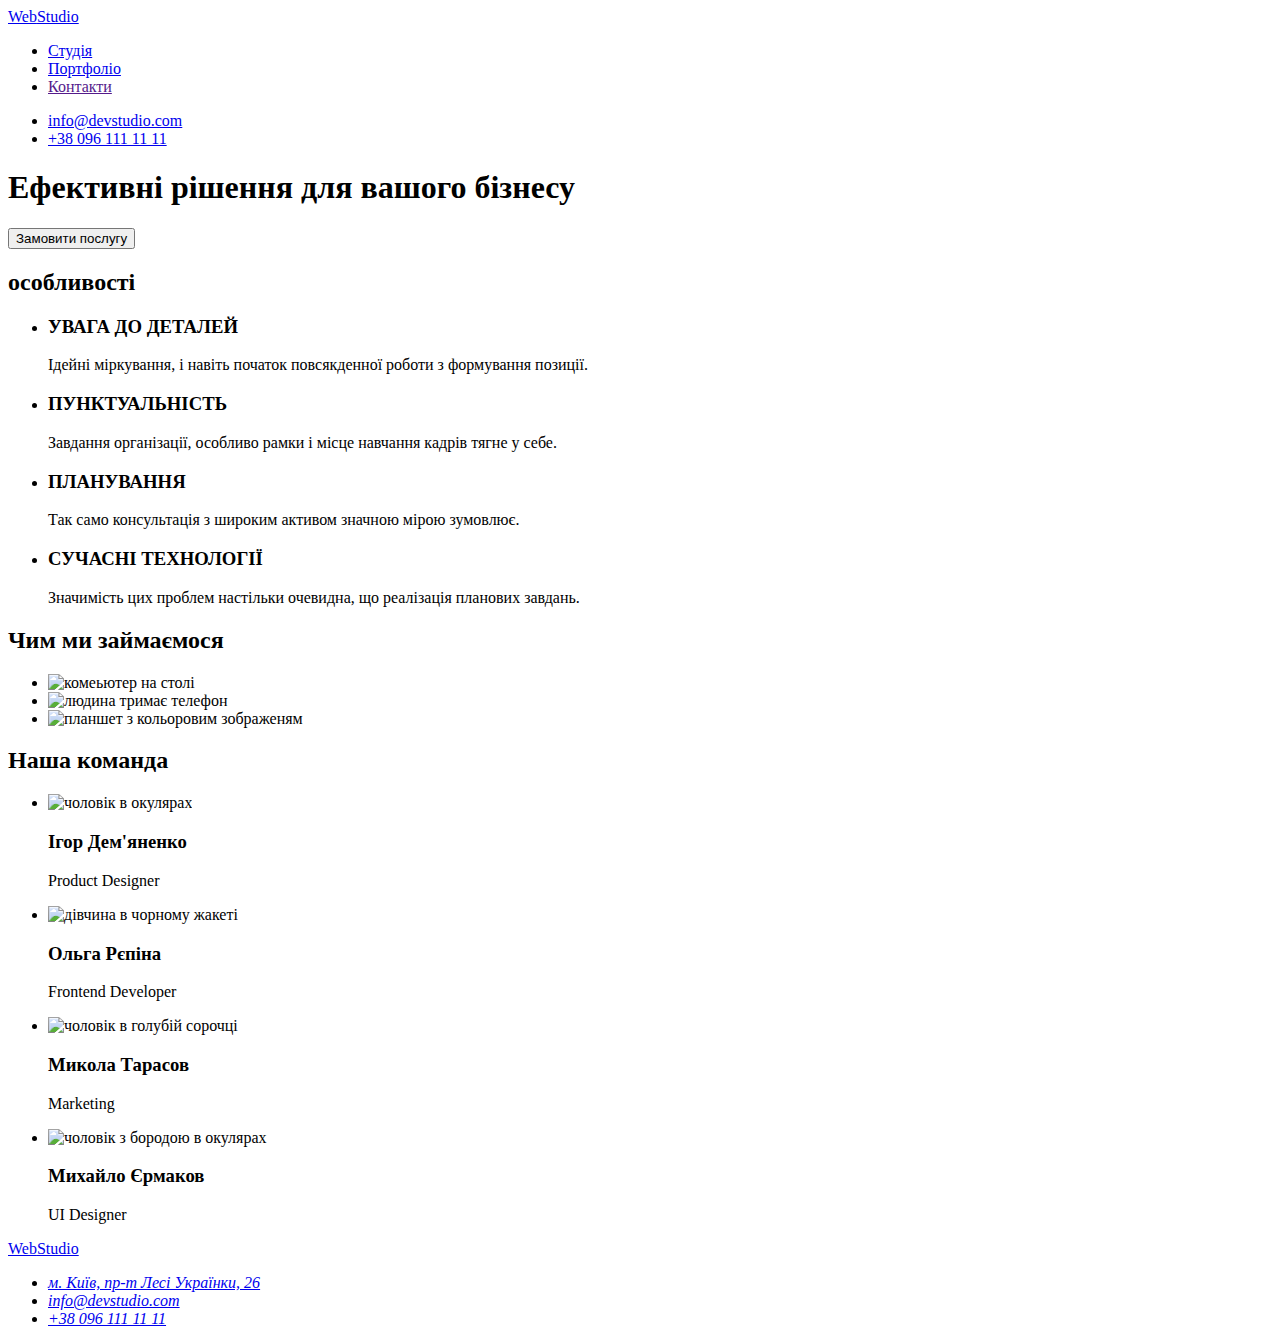
==== index.html @ 393bf313 "Add files via upload" ====
<!DOCTYPE html>
<html lang="uk">
  <head>
    <meta charset="UTF-8" />
    <meta http-equiv="X-UA-Compatible" content="IE=edge" />
    <meta name="viewport" content="width=device-width, initial-scale=1.0" />
    <title>Document</title>
    
<link href="https://fonts.googleapis.com/css2?family=Raleway:wght@700&family=Roboto:wght@400;500;700;900&display=swap" 
rel="stylesheet">  
<link rel="stylesheet" href="./css/style.css">
  </head>
  <body >
    <header>
      <nav>
        <a class="logo-link" href="index.html">Web<span class="accent-header">Studio</span></a>
        <ul class="list">
          <li><a href="./index.html" class="accent" >Студія</a></li>
          <li><a href="./portfolio.html" class="nav-link">Портфоліо</a></li>
          <li><a href="" class="nav-link">Контакти</a></li>
        </ul>
      </nav>
      <ul class="list">
        <li><a href="mailto:info@devstudio.com" class="contacts-link">info@devstudio.com</a></li>
        <li><a href="tel:+380961111111" class="contacts-link">+38 096 111 11 11</a></li>
      </ul>
    </header>
  <main>
      <section class="hero">
        <h1 class="hero-title">Ефективні рішення для вашого бізнесу</h1>
        <button type="button" class="button-hero">Замовити послугу</button>
      </section>
      <!--advantages-->
      <section class="advantages">
        <h2 class="visually-hidden">особливості</h2>
        <ul class="list">
          <li>
            <h3 class="advantages-title">УВАГА ДО ДЕТАЛЕЙ</h3>
            <p class="description">
              Ідейні міркування, і навіть початок повсякденної роботи з
              формування позиції.
            </p>
          </li>

          <li>
            <h3 class="advantages-title">ПУНКТУАЛЬНІСТЬ</h3>
            <p class="description">
              Завдання організації, особливо рамки і місце навчання кадрів тягне
              у себе.
            </p>
          </li>

          <li>
            <h3 class="advantages-title">ПЛАНУВАННЯ</h3>
            <p class="description">
              Так само консультація з широким активом значною мірою зумовлює.
            </p>
          </li>

          <li>
            <h3 class="advantages-title">СУЧАСНІ ТЕХНОЛОГІЇ</h3>
            <p class="description">
              Значимість цих проблем настільки очевидна, що реалізація планових
              завдань.
            </p>
          </li>
        </ul>
       </section>
        <!--Pictures-->
        <sectionn class="pictures">
        <h2 class="section-title">Чим ми займаємося</h2>
        <ul class="list">
          <li>
            <img
              src="./images/computer.jpg"
              alt="комеьютер на столі"
              width="370"
            />
          </li>
          <li>
            <img
              src="./images/phone.jpg"
              alt="людина тримає телефон "
              width="370"
            />
          </li>
          <li>
            <img
              src="./images/color.jpg"
              alt="планшет з кольоровим зображеням "
              width="370"
            />
          </li>
        </ul>
      </section>
      <section class="team">
        <!--Team-->
        <h2 class="section-title">Наша команда</h2>
        <ul class="list">
          <li>
            <img
              src="./images/img.jpg"
              alt=" чоловік в окулярах "
              width="270"
            />
            <h3 class="name-title">Ігор Дем'яненко</h3>
            <p class="description-work">Product Designer</p>
          </li>

          <li>
            <img
              src="./images/img-1.jpg"
              alt="дівчина в чорному жакеті "
              width="270"
            />
            <h3 class="name-title">Ольга Рєпіна</h3>
            <p class="description-work">Frontend Developer</p>
          </li>

          <li>
            <img
              src="./images/img-2.jpg"
              alt=" чоловік в голубій сорочці "
              width="270"
            />
            <h3 class="name-title">Микола Тарасов</h3>
            <p class="description-work">Marketing</p>
          </li>

          <li>
            <img
              src="./images/img-3.jpg"
              alt=" чоловік з бородою в окулярах"
              width="270"
            />
            <h3 class="name-title">Михайло Єрмаков</h3>
            <p class="description-work">UI Designer</p>
          </li>
        </ul>
      </section>
    </main>
    <!--footer-->

    <footer class="footer">
      <a class="logo-link" href="/index.html">Web<span class="accent-footer">Studio</span></a>

      <address>
        <ul class="list">
          <li>
            <a
              href="https://goo.gl/maps/cBfPUUdTkWm3vrpWA"
              target="_blank"
              rel="noopener norefeferrer"
              class="contacts-link-address"
              >м. Київ, пр-т Лесі Українки, 26</a
            >
          </li>

          <li><a href="mailto:info@devstudio.com" class="contacts-link-footer">info@devstudio.com</a></li>
          <li><a href="tel:+380961111111" class="contacts-link-footer">+38 096 111 11 11</a></li>
        </ul>
      </address>
    </footer>
  </body>
</html>
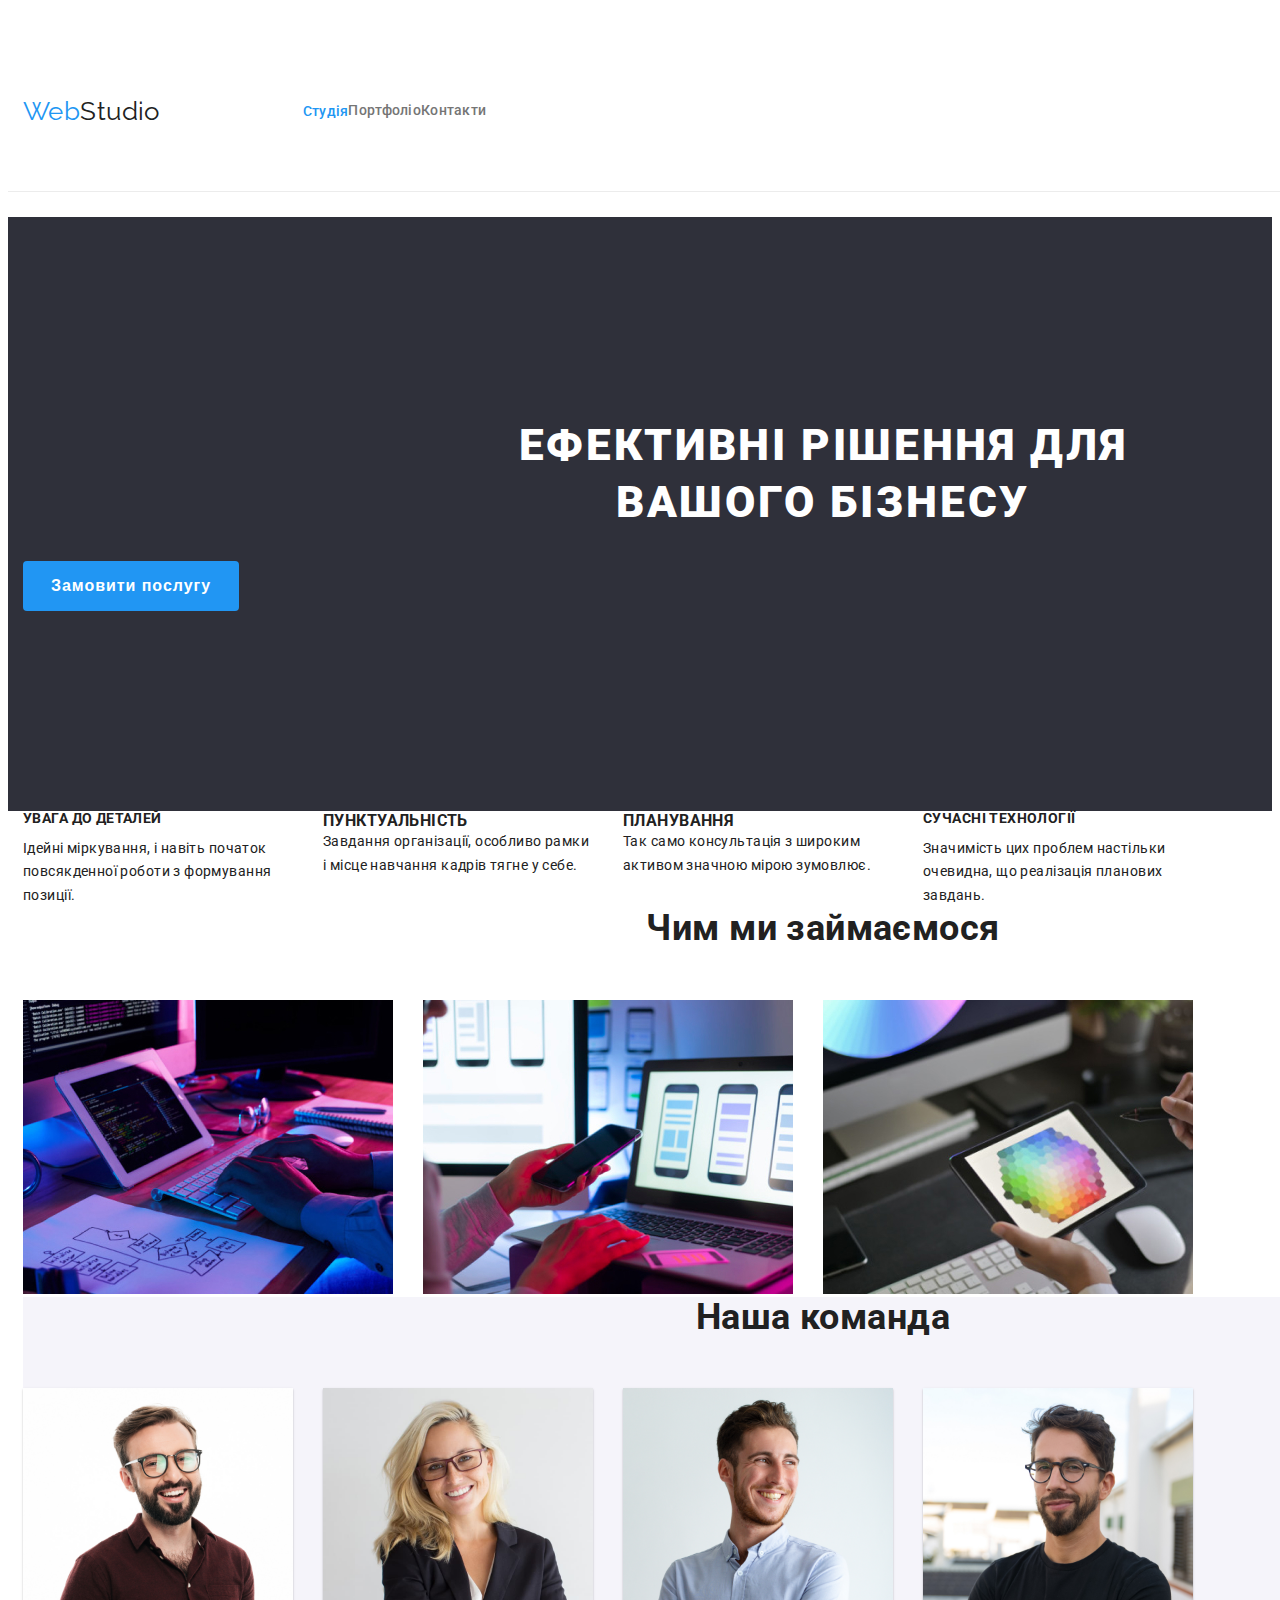
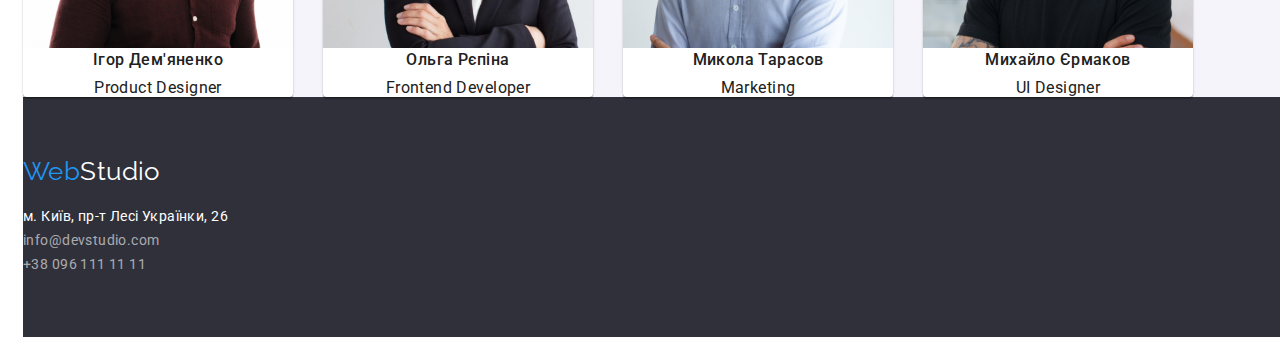
==== commit b0c723a2: "flex" ====
--- a/index.html
+++ b/index.html
@@ -8,143 +8,163 @@
     
 <link href="https://fonts.googleapis.com/css2?family=Raleway:wght@700&family=Roboto:wght@400;500;700;900&display=swap" 
 rel="stylesheet">  
+<link rel="stylesheet" href="https://cdnjs.cloudflare.com/ajax/libs/modern-normalize/1.1.0/modern-normalize.min.css" 
+integrity="sha512-wpPYUAdjBVSE4KJnH1VR1HeZfpl1ub8YT/NKx4PuQ5NmX2tKuGu6U/JRp5y+Y8XG2tV+wKQpNHVUX03MfMFn9Q==" 
+crossorigin="anonymous" 
+referrerpolicy="no-referrer" />
 <link rel="stylesheet" href="./css/style.css">
   </head>
   <body >
-    <header>
-      <nav>
-        <a class="logo-link" href="index.html">Web<span class="accent-header">Studio</span></a>
-        <ul class="list">
-          <li><a href="./index.html" class="accent" >Студія</a></li>
-          <li><a href="./portfolio.html" class="nav-link">Портфоліо</a></li>
-          <li><a href="" class="nav-link">Контакти</a></li>
+    <header class="header" >
+      <div class="container">
+        <nav class="nav-navigation-header">
+          <a class="logo-link-header" href="index.html">Web<span class="accent-header">Studio</span></a>
+          <ul class="list-item">
+            <li class="nav-link"><a href="./index.html" class="accent" >Студія</a></li>
+            <li class="nav-link"><a href="./portfolio.html"class="nav-link">Портфоліо</a></li>
+            <li class="nav-link"><a href=""class="nav-link">Контакти</a></li>
+          </ul>
+        </nav>
+        <div class="container-contacts"> 
+        <ul class="list-contact">
+          <li class="contacts-link"><a href="mailto:info@devstudio.com" class="contacts-link">info@devstudio.com</a></li>
+         <li class="contacts-link"><a href="tel:+380961111111"class="contacts-link" >+38 096 111 11 11</a></li>
         </ul>
-      </nav>
-      <ul class="list">
-        <li><a href="mailto:info@devstudio.com" class="contacts-link">info@devstudio.com</a></li>
-        <li><a href="tel:+380961111111" class="contacts-link">+38 096 111 11 11</a></li>
-      </ul>
+      </div>
+      </div>
+      
     </header>
-  <main>
+    <!---------------hero------------->
+  <main> 
       <section class="hero">
-        <h1 class="hero-title">Ефективні рішення для вашого бізнесу</h1>
-        <button type="button" class="button-hero">Замовити послугу</button>
-      </section>
-      <!--advantages-->
+        <div class="container"> 
+      <h1 class="hero-title">Ефективні рішення для вашого бізнесу</h1>
+      <button type="button" class="button-hero">Замовити послугу</button>
+    </div>
+    </section>
+  
+      <!-------------advantages------------->
+      <div class="container">
       <section class="advantages">
         <h2 class="visually-hidden">особливості</h2>
-        <ul class="list">
-          <li>
+        <ul class="advantages-list">
+          <li class="advantages-item">
             <h3 class="advantages-title">УВАГА ДО ДЕТАЛЕЙ</h3>
-            <p class="description">
+            <p class="advantages-description">
               Ідейні міркування, і навіть початок повсякденної роботи з
               формування позиції.
             </p>
           </li>
 
           <li>
-            <h3 class="advantages-title">ПУНКТУАЛЬНІСТЬ</h3>
-            <p class="description">
+            <h3 class="-advantages-advantages-title">ПУНКТУАЛЬНІСТЬ</h3>
+            <p class="advantages-description">
               Завдання організації, особливо рамки і місце навчання кадрів тягне
               у себе.
             </p>
           </li>
 
           <li>
-            <h3 class="advantages-title">ПЛАНУВАННЯ</h3>
-            <p class="description">
+            <h3 class="advantages-advantages-title">ПЛАНУВАННЯ</h3>
+            <p class="advantages-description">
               Так само консультація з широким активом значною мірою зумовлює.
             </p>
           </li>
 
           <li>
             <h3 class="advantages-title">СУЧАСНІ ТЕХНОЛОГІЇ</h3>
-            <p class="description">
+            <p class="advantages-description">
               Значимість цих проблем настільки очевидна, що реалізація планових
               завдань.
             </p>
           </li>
         </ul>
+      </div>
        </section>
-        <!--Pictures-->
-        <sectionn class="pictures">
-        <h2 class="section-title">Чим ми займаємося</h2>
-        <ul class="list">
-          <li>
-            <img
-              src="./images/computer.jpg"
-              alt="комеьютер на столі"
-              width="370"
-            />
-          </li>
-          <li>
-            <img
-              src="./images/phone.jpg"
-              alt="людина тримає телефон "
-              width="370"
-            />
-          </li>
-          <li>
-            <img
-              src="./images/color.jpg"
-              alt="планшет з кольоровим зображеням "
-              width="370"
-            />
-          </li>
-        </ul>
-      </section>
-      <section class="team">
-        <!--Team-->
-        <h2 class="section-title">Наша команда</h2>
-        <ul class="list">
-          <li>
-            <img
-              src="./images/img.jpg"
-              alt=" чоловік в окулярах "
-              width="270"
-            />
-            <h3 class="name-title">Ігор Дем'яненко</h3>
-            <p class="description-work">Product Designer</p>
-          </li>
+        <!----------------Pictures------------->
+        <div class="container">
+          <sectionn class="pictures-section">
+          <h2 class="section-title">Чим ми займаємося</h2>
+          <ul class="pictures-list">
+            <li>
+              <img
+                src="./imagens/computer.jpg"
+                alt="комеьютер на столі"
+                width="370"
+              />
+            </li>
+            <li>
+              <img
+                src="./imagens/phone.jpg"
+                alt="людина тримає телефон "
+                width="370"
+              />
+            </li>
+            <li>
+              <img
+                src="./imagens/color.jpg"
+                alt="планшет з кольоровим зображеням "
+                width="370"
+              />
+            </li>
+          </ul>
+        </section>
+      </div> 
+          <!--------------Team------------->
+          <div class="container">
+             <section class="team">
+            <h2 class="section-title">Наша команда</h2>
+            <ul class="team-list">
+              <li class="taem-item">
+                <img
+                  src="./imagens/img.jpg"
+                  alt=" чоловік в окулярах "
+                  width="270"
+                />
+                <h3 class="name-title">Ігор Дем'яненко</h3>
+                <p class="description-work">Product Designer</p>
+              </li>
+    
+              <li class="taem-item">
+                <img
+                  src="./imagens/img-1.jpg"
+                  alt="дівчина в чорному жакеті "
+                  width="270"
+                />
+                <h3 class="name-title">Ольга Рєпіна</h3>
+                <p class="description-work">Frontend Developer</p>
+              </li>
+    
+              <li class="taem-item">
+                <img
+                  src="./imagens/img-2.jpg"
+                  alt=" чоловік в голубій сорочці "
+                  width="270"
+                />
+                <h3 class="name-title">Микола Тарасов</h3>
+                <p class="description-work">Marketing</p>
+              </li>
+    
+              <li class="taem-item">
+                <img
+                  src="./imagens/img-3.jpg"
+                  alt=" чоловік з бородою в окулярах"
+                  width="270"
+                />
+                <h3 class="name-title">Михайло Єрмаков</h3>
+                <p class="description-work">UI Designer</p>
+              </li>
+            </ul>
+          </section>
+        </div>
+     
+    </main>
+    <!-----------------footer----------------->
+    <div class="container">
+      <footer class="footer">
+      <a class="logo-link-footer" href="./index.html">Web<span class="accent-footer">Studio</span></a>
 
-          <li>
-            <img
-              src="./images/img-1.jpg"
-              alt="дівчина в чорному жакеті "
-              width="270"
-            />
-            <h3 class="name-title">Ольга Рєпіна</h3>
-            <p class="description-work">Frontend Developer</p>
-          </li>
-
-          <li>
-            <img
-              src="./images/img-2.jpg"
-              alt=" чоловік в голубій сорочці "
-              width="270"
-            />
-            <h3 class="name-title">Микола Тарасов</h3>
-            <p class="description-work">Marketing</p>
-          </li>
-
-          <li>
-            <img
-              src="./images/img-3.jpg"
-              alt=" чоловік з бородою в окулярах"
-              width="270"
-            />
-            <h3 class="name-title">Михайло Єрмаков</h3>
-            <p class="description-work">UI Designer</p>
-          </li>
-        </ul>
-      </section>
-    </main>
-    <!--footer-->
-
-    <footer class="footer">
-      <a class="logo-link" href="/index.html">Web<span class="accent-footer">Studio</span></a>
-
-      <address>
+      <address class="footer-address">
         <ul class="list">
           <li>
             <a
@@ -156,10 +176,11 @@
             >
           </li>
 
-          <li><a href="mailto:info@devstudio.com" class="contacts-link-footer">info@devstudio.com</a></li>
-          <li><a href="tel:+380961111111" class="contacts-link-footer">+38 096 111 11 11</a></li>
+          <li class="foter-item"><a href="mailto:info@devstudio.com" class="contacts-link-footer">info@devstudio.com</a></li>
+          <li class="foter-item"><a href="tel:+380961111111" class="contacts-link-footer">+38 096 111 11 11</a></li>
         </ul>
       </address>
     </footer>
+  </div> 
   </body>
 </html>
--- a/css/style.css
+++ b/css/style.css
@@ -0,0 +1,312 @@
+
+:root{
+   --primary-text-color:#757575;
+   --title-text-color:#212121;
+   --accent-color:#2196F3;
+   --primary-backgroungd-color:#FFFFFF;
+   --background-color:#2F303A;
+   --team-backgroung-color:#F5F4FA;
+   --gap:30px;
+}
+p,h1,h2,h3,h4,h5,h6 {
+margin: 0;
+list-style-type: none;
+}
+ul,ol{
+  list-style-type: none;
+  margin: 0;
+  padding-left: 0;
+}
+.header >.container{
+  display: flex;
+  align-items: center;
+  border-bottom: 1px solid #ececec;
+}
+.container{
+  width: 1600px;
+ padding-left: 15px;
+ padding-right: 15px;
+ margin:0 auto;
+}
+.list-contact{
+  flex-direction:row-reverse;
+}
+.list{
+   list-style-type: none;
+   display: inline;
+}
+.visually-hidden{
+   position: fixed;
+   transform: scale(0);
+}
+body{
+font-family:"Roboto";
+font-size: 14px;
+letter-spacing: 0.03em;
+list-style-type:none;
+text-decoration: none;
+color:var(--title-text-color);
+background-color: var(--primary-backgroungd-color);
+}
+.accent{
+   color:var(--accent-color);
+ text-decoration: none;
+ font-weight: 500;
+ line-height: 16px;
+}
+/*-------------------header----------------*/
+header{
+  padding-top: 24px;
+  padding-bottom: 25px;
+}
+.list-item{
+  display: flex;
+}
+.logo-link-header{
+  margin-right: 93px;
+  padding-top: 24px;
+  padding-bottom: 25px;
+
+   font-family: 'Raleway';
+   font-size: 26px;
+   line-height: 1.1;
+   color:var(--accent-color);
+   text-decoration:none;
+   color: var(--accent-color);
+}
+.nav-navigation-header{
+  display: flex;
+  align-items: center;
+  gap: 50px;
+}
+.container-contacts{
+  display:flex;
+  align-items: center;
+  margin-left: auto;
+}
+.nav-link,.contacts-link{
+  padding-top: 32px;
+  padding-bottom: 32px;
+
+  text-decoration: none;
+   font-weight: 500;
+   line-height: 1.1;
+   letter-spacing: 0.02em;
+     color:var(--title-text-color);
+
+  text-decoration: none;
+  font-weight: 500;
+  line-height: 1.1;
+  letter-spacing: 0.02em;
+  color:var(--primary-text-color);
+}
+.accent-header{
+   color: var(--title-text-color);}
+.nav-link:hover{
+    color:var(--accent-color)
+}
+.contacts-link:hover{
+color:var(--accent-color)
+}
+/*------------------ hero---------------------*/
+ .hero{
+    background-color:var(--background-color);
+    padding: 200px 0; }
+    
+ .hero-title{
+  text-align: center;
+ margin: 0 auto;
+ margin-bottom: 30px;
+ max-width: 696px;
+  
+   font-weight: 900;
+   font-size: 44px;
+   line-height:1.3;
+   letter-spacing: 0.06em;
+   text-transform: uppercase;
+   color:var(--primary-backgroungd-color);
+ }
+ .button-hero{
+   margin: 0 auto;
+   border-radius: 4px;
+   border: none;
+   min-width: 216px;
+   height: 50px;
+
+   cursor: pointer;
+
+   font-size: 16px;
+   font-weight: 900;
+   line-height:1.8;
+   letter-spacing: 0.06em;
+   color:var(--primary-backgroungd-color);
+   background-color:var(--accent-color);
+    }
+    /*--------------main content----------------*/
+ .advantages-title{
+margin-bottom: 10px;
+font-size: 14px;
+line-height: 1.1;
+text-transform: uppercase;
+ }
+ .advantages-list,.team-list{
+display: flex;
+gap: 30px;
+ }
+ .advantages-description{
+line-height: 1.7;
+color:var(--parimary-text-color);
+max-width: 270px;
+ }
+ .section-title{
+font-size: 36px;
+line-height:1.16;
+text-align: center;
+margin-bottom: 50px;
+ }
+ /*--------------pictures------------------*/
+ .pictures-section{
+padding-top: 0;
+ }
+ .pictures-list{
+display: flex;
+gap: 30px;
+ }
+ /*----------------team------------------*/
+ .team{
+   background-color: var(--team-backgroung-color);
+ }
+ .name-title{
+font-weight: 500;
+font-size: 16px;
+line-height: 1.1;
+text-align: center;
+margin-bottom: 10px;
+ }
+ .description-work{
+font-size: 16px;
+line-height: 1.1;
+text-align: center;
+color:var(--parimary-text-color);
+ }
+ .taem-item{
+  background-color: #FFFFFF;
+
+  box-shadow: 
+   0px 1px 3px rgba(0, 0, 0, 0.12),
+   0px 1px 1px rgba(0, 0, 0, 0.14), 
+   0px 2px 1px rgba(0, 0, 0, 0.2);
+   border-radius: 0px 0px 4px 4px;
+ }
+ /*----------------footer content-------------*/
+ .logo-link-footer{
+  font-family: 'Raleway';
+  font-size: 26px;
+  line-height: 1.1;
+  color:var(--accent-color);
+  text-decoration:none;
+  color: var(--accent-color);
+  margin-bottom: 20px;
+}
+ .accent-footer{
+   color: rgba(255, 255, 255, 1);}
+.contacts-link-footer{
+  font-style: normal;
+ text-decoration: none;
+line-height:1.7;
+color: rgba(255, 255, 255, 0.6);
+   }
+   .contacts-link-address{
+   font-style:normal;
+   text-decoration: none;
+   line-height:1.7;
+   color: var(--primary-backgroungd-color);
+   padding-bottom: 9px;
+   }
+   .footer{
+      background-color:var(--background-color);
+      padding: 60px 0;
+   }
+   .footer-address{
+    margin-top: 20px;
+   }
+   .foter-item:not(:nth-last-child){
+     margin-bottom: 9px;
+   }
+   .button-hero{
+    background-color:var(--accent-color);
+    color:var(--primary-backgroungd-color);
+   }
+   /*------------------portfolio---------------*/
+   /*button*/
+  .list-btn{
+    display: flex;
+    justify-content: center;
+    margin: 0;
+    margin-bottom: 50px;
+    gap: 8px;
+
+  }
+   .buttons{
+display: block;
+text-align: center;
+padding: 6px 22px;
+border-radius: 4px;
+border-color: transparent;
+
+   cursor: pointer;
+   font-weight: 500;
+   font-size: 16px;
+   line-height: 1.6;
+   text-align: center;
+   color:var(--title-text-color);
+   background: #F5F4FA;
+   border-radius: 4px;
+  }
+  .button{
+   background: var(--primary-backgroungd-color);
+  }
+  .buttons:hover{
+font-weight: 500;
+font-size: 16px;
+line-height: 1.6;
+text-align: center;
+color:var(--primary-backgroungd-color);
+background:var(--accent-color);
+box-shadow: 0px 3px 1px rgba(0, 0, 0, 0.1),
+0px 1px 2px rgba(0, 0, 0, 0.08), 
+0px 2px 2px rgba(0, 0, 0, 0.12);
+border-radius: 4px;
+  }
+  .portfolio-list{
+    display: flex;
+    flex-wrap: wrap;
+    justify-content: center;
+    margin-top:calk(-1* var(--gap));
+    margin-left:calk(-1* var(--gap)); 
+  }
+
+  .portfolio-title{
+margin-bottom:4px ;
+
+font-size: 18px;
+line-height:2;
+letter-spacing: 0.06em;
+color:var(--title-text-color);
+  }
+  .portfolio-item{
+    margin-top: var(--gap);
+    margin-left: var(--gap);
+    flex-basis: calc(100% / 3- var(--gap));
+  }
+  .portfolio-paragraf{
+font-size: 16px;
+line-height: 1.8;
+color:var(--parimary-text-color);
+  }
+.images-content{
+  padding: 20px 24px ;
+  border-left: 1px solid #eeeeee;
+  border-bottom: 1px solid #eeeeee ;
+  border-right: 1px solid #eeeeee ;
+}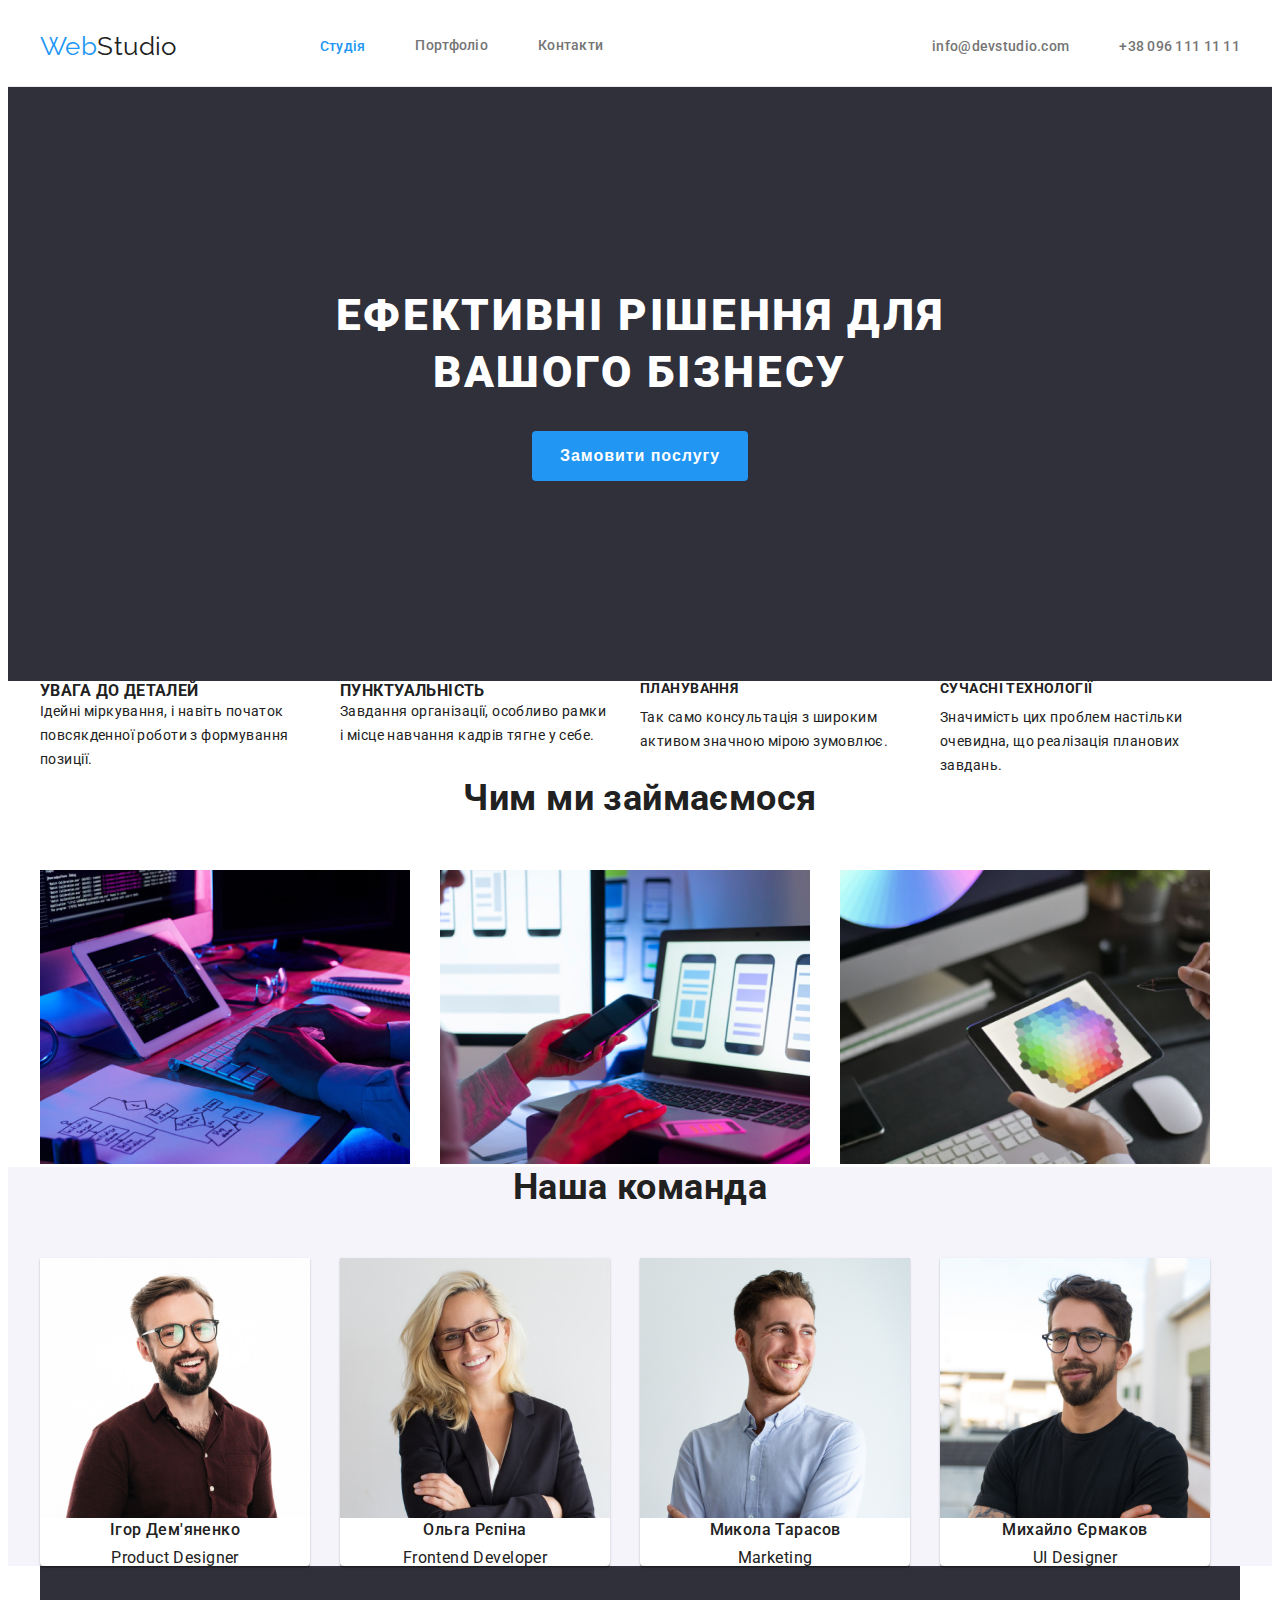
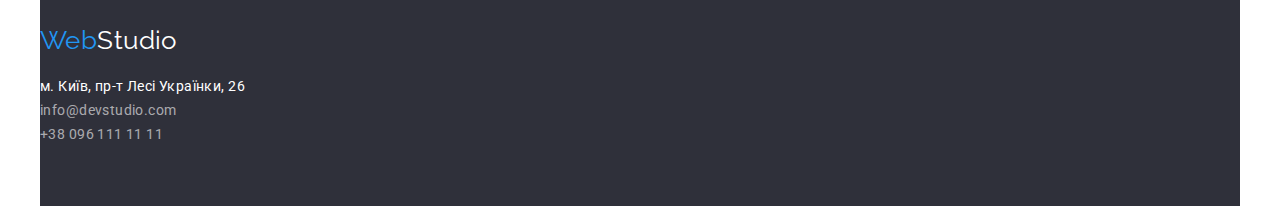
==== commit 68b6b1c0: "flexbox" ====
--- a/index.html
+++ b/index.html
@@ -44,33 +44,30 @@
     </section>
   
       <!-------------advantages------------->
-      <div class="container">
       <section class="advantages">
+        <div class="container">
         <h2 class="visually-hidden">особливості</h2>
         <ul class="advantages-list">
           <li class="advantages-item">
-            <h3 class="advantages-title">УВАГА ДО ДЕТАЛЕЙ</h3>
+            <h3 class="advatage-title">УВАГА ДО ДЕТАЛЕЙ</h3>
             <p class="advantages-description">
               Ідейні міркування, і навіть початок повсякденної роботи з
               формування позиції.
             </p>
           </li>
-
           <li>
-            <h3 class="-advantages-advantages-title">ПУНКТУАЛЬНІСТЬ</h3>
+            <h3 class="-advantages-title">ПУНКТУАЛЬНІСТЬ</h3>
             <p class="advantages-description">
               Завдання організації, особливо рамки і місце навчання кадрів тягне
               у себе.
             </p>
           </li>
-
           <li>
-            <h3 class="advantages-advantages-title">ПЛАНУВАННЯ</h3>
+            <h3 class="advantages-title">ПЛАНУВАННЯ</h3>
             <p class="advantages-description">
               Так само консультація з широким активом значною мірою зумовлює.
             </p>
           </li>
-
           <li>
             <h3 class="advantages-title">СУЧАСНІ ТЕХНОЛОГІЇ</h3>
             <p class="advantages-description">
@@ -82,8 +79,9 @@
       </div>
        </section>
         <!----------------Pictures------------->
-        <div class="container">
+       
           <sectionn class="pictures-section">
+            <div class=container>
           <h2 class="section-title">Чим ми займаємося</h2>
           <ul class="pictures-list">
             <li>
@@ -108,11 +106,12 @@
               />
             </li>
           </ul>
+        </div> 
         </section>
-      </div> 
           <!--------------Team------------->
-          <div class="container">
+          
              <section class="team">
+              <div class="container">
             <h2 class="section-title">Наша команда</h2>
             <ul class="team-list">
               <li class="taem-item">
@@ -155,8 +154,8 @@
                 <p class="description-work">UI Designer</p>
               </li>
             </ul>
+          </div>
           </section>
-        </div>
      
     </main>
     <!-----------------footer----------------->
--- a/css/style.css
+++ b/css/style.css
@@ -20,16 +20,19 @@
 .header >.container{
   display: flex;
   align-items: center;
-  border-bottom: 1px solid #ececec;
+  
 }
 .container{
-  width: 1600px;
+  width: 1200px;
  padding-left: 15px;
  padding-right: 15px;
  margin:0 auto;
+ 
 }
 .list-contact{
-  flex-direction:row-reverse;
+  display: flex;
+  align-items: center;
+  gap: 50px;
 }
 .list{
    list-style-type: none;
@@ -58,14 +61,15 @@
 header{
   padding-top: 24px;
   padding-bottom: 25px;
+  border-bottom: 1px solid #ececec;
 }
 .list-item{
   display: flex;
+  gap: 50px;
 }
 .logo-link-header{
   margin-right: 93px;
-  padding-top: 24px;
-  padding-bottom: 25px;
+ 
 
    font-family: 'Raleway';
    font-size: 26px;
@@ -80,13 +84,11 @@
   gap: 50px;
 }
 .container-contacts{
-  display:flex;
-  align-items: center;
+ 
   margin-left: auto;
+
 }
 .nav-link,.contacts-link{
-  padding-top: 32px;
-  padding-bottom: 32px;
 
   text-decoration: none;
    font-weight: 500;
@@ -111,7 +113,8 @@
 /*------------------ hero---------------------*/
  .hero{
     background-color:var(--background-color);
-    padding: 200px 0; }
+    padding: 200px 0;
+  text-align: center; }
     
  .hero-title{
   text-align: center;
@@ -142,7 +145,7 @@
    color:var(--primary-backgroungd-color);
    background-color:var(--accent-color);
     }
-    /*--------------main content----------------*/
+    /*--------------advantages----------------*/
  .advantages-title{
 margin-bottom: 10px;
 font-size: 14px;
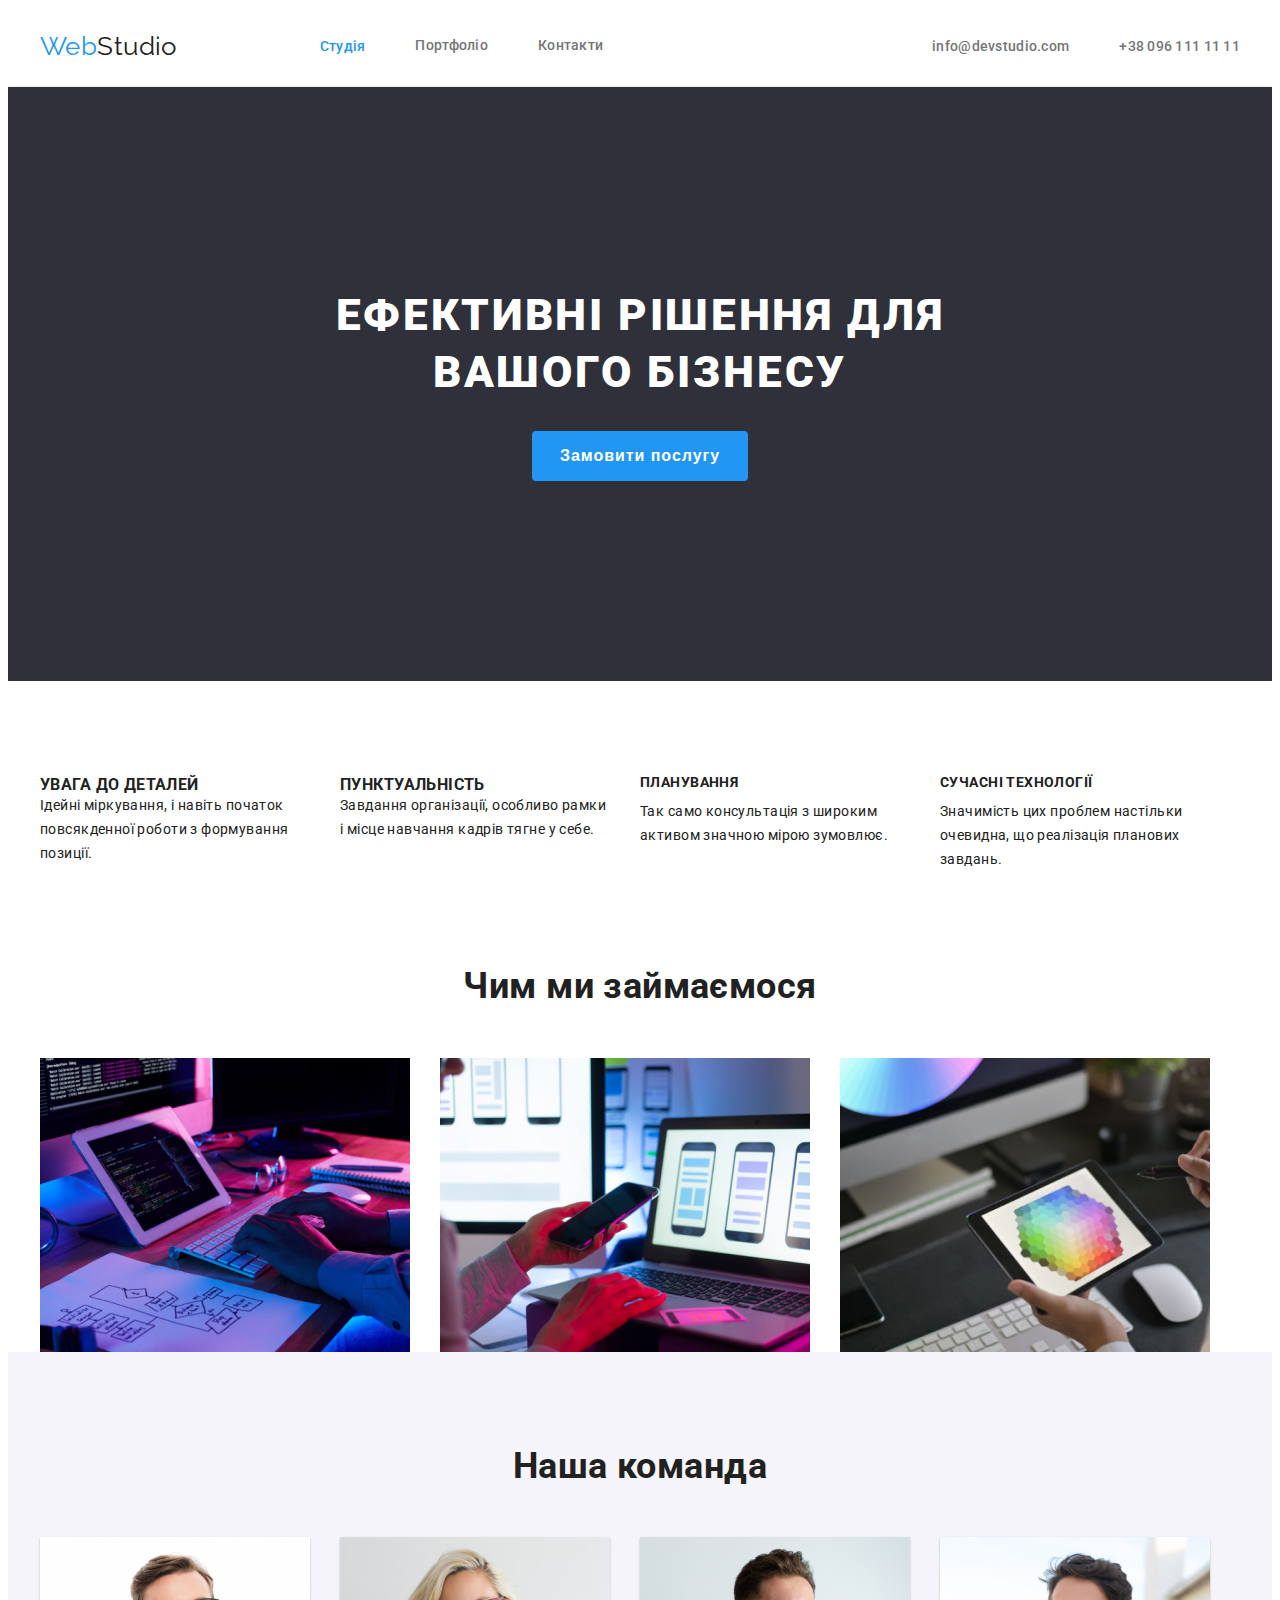
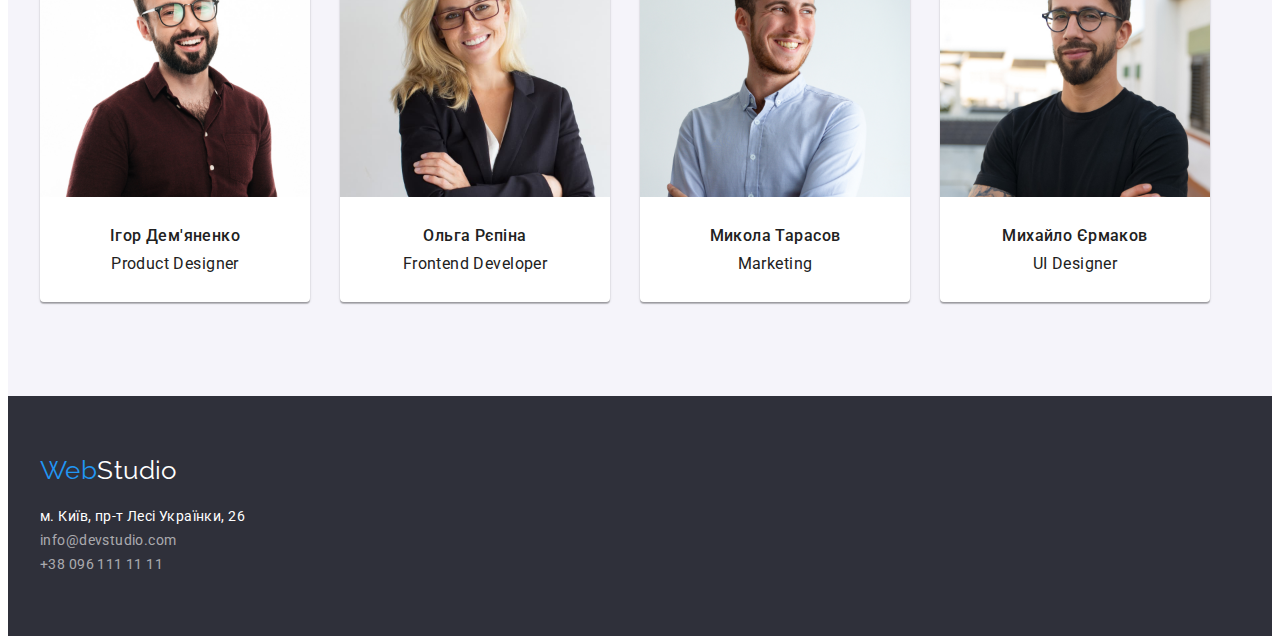
==== commit b05106de: "flexbox" ====
--- a/index.html
+++ b/index.html
@@ -21,14 +21,14 @@
           <a class="logo-link-header" href="index.html">Web<span class="accent-header">Studio</span></a>
           <ul class="list-item">
             <li class="nav-link"><a href="./index.html" class="accent" >Студія</a></li>
-            <li class="nav-link"><a href="./portfolio.html"class="nav-link">Портфоліо</a></li>
-            <li class="nav-link"><a href=""class="nav-link">Контакти</a></li>
+            <li class="nav-link"><a href="./portfolio.html" class="nav-link">Портфоліо</a></li>
+            <li class="nav-link"><a href="" class="nav-link">Контакти</a></li>
           </ul>
         </nav>
         <div class="container-contacts"> 
         <ul class="list-contact">
           <li class="contacts-link"><a href="mailto:info@devstudio.com" class="contacts-link">info@devstudio.com</a></li>
-         <li class="contacts-link"><a href="tel:+380961111111"class="contacts-link" >+38 096 111 11 11</a></li>
+         <li class="contacts-link"><a href="tel:+380961111111" class="contacts-link" >+38 096 111 11 11</a></li>
         </ul>
       </div>
       </div>
@@ -36,7 +36,7 @@
     </header>
     <!---------------hero------------->
   <main> 
-      <section class="hero">
+      <section class="hero section">
         <div class="container"> 
       <h1 class="hero-title">Ефективні рішення для вашого бізнесу</h1>
       <button type="button" class="button-hero">Замовити послугу</button>
@@ -44,7 +44,7 @@
     </section>
   
       <!-------------advantages------------->
-      <section class="advantages">
+      <section class="advantages section">
         <div class="container">
         <h2 class="visually-hidden">особливості</h2>
         <ul class="advantages-list">
@@ -80,7 +80,7 @@
        </section>
         <!----------------Pictures------------->
        
-          <sectionn class="pictures-section">
+        <sectionn class="pictures-section section">
             <div class=container>
           <h2 class="section-title">Чим ми займаємося</h2>
           <ul class="pictures-list">
@@ -106,11 +106,11 @@
               />
             </li>
           </ul>
-        </div> 
-        </section>
+         </div> 
+       </section>
           <!--------------Team------------->
           
-             <section class="team">
+             <section class="team section">
               <div class="container">
             <h2 class="section-title">Наша команда</h2>
             <ul class="team-list">
@@ -159,13 +159,13 @@
      
     </main>
     <!-----------------footer----------------->
-    <div class="container">
-      <footer class="footer">
+      <footer class="footer ">
+        <div class="container">
       <a class="logo-link-footer" href="./index.html">Web<span class="accent-footer">Studio</span></a>
 
       <address class="footer-address">
         <ul class="list">
-          <li>
+          <li class="foter-item">
             <a
               href="https://goo.gl/maps/cBfPUUdTkWm3vrpWA"
               target="_blank"
@@ -179,7 +179,8 @@
           <li class="foter-item"><a href="tel:+380961111111" class="contacts-link-footer">+38 096 111 11 11</a></li>
         </ul>
       </address>
+    </div> 
     </footer>
-  </div> 
+ 
   </body>
 </html>
--- a/css/style.css
+++ b/css/style.css
@@ -8,26 +8,41 @@
    --team-backgroung-color:#F5F4FA;
    --gap:30px;
 }
-p,h1,h2,h3,h4,h5,h6 {
+/*------------------reset---------------*/
+.visually-hidden {
+  position: absolute;
+  white-space: nowrap;
+  width: 1px;
+  height: 1px;
+  overflow: hidden;
+  border: 0;
+  padding: 0;
+  clip: rect(0 0 0 0);
+  clip-path: inset(50%);
+  margin: -1px;
+} 
+.section { 
+  padding: 94px 0;
+}
+img {
+  display: block;
+  max-width: 100%;
+  height: auto;
+}
+p,h1,h2,h3,h4,h5,h6,ul,ol {
 margin: 0;
+padding-left:0 ;
 list-style-type: none;
-}
-ul,ol{
-  list-style-type: none;
-  margin: 0;
-  padding-left: 0;
 }
 .header >.container{
   display: flex;
   align-items: center;
   
 }
-.container{
+.container {
   width: 1200px;
- padding-left: 15px;
- padding-right: 15px;
- margin:0 auto;
- 
+  padding: 0 15px;
+  margin: 0 auto;
 }
 .list-contact{
   display: flex;
@@ -69,7 +84,6 @@
 }
 .logo-link-header{
   margin-right: 93px;
- 
 
    font-family: 'Raleway';
    font-size: 26px;
@@ -95,11 +109,6 @@
    line-height: 1.1;
    letter-spacing: 0.02em;
      color:var(--title-text-color);
-
-  text-decoration: none;
-  font-weight: 500;
-  line-height: 1.1;
-  letter-spacing: 0.02em;
   color:var(--primary-text-color);
 }
 .accent-header{
@@ -180,6 +189,7 @@
    background-color: var(--team-backgroung-color);
  }
  .name-title{
+  margin-top: 30px;
 font-weight: 500;
 font-size: 16px;
 line-height: 1.1;
@@ -192,7 +202,8 @@
 text-align: center;
 color:var(--parimary-text-color);
  }
- .taem-item{
+ .taem-item{ 
+  padding-bottom: 30px;
   background-color: #FFFFFF;
 
   box-shadow: 
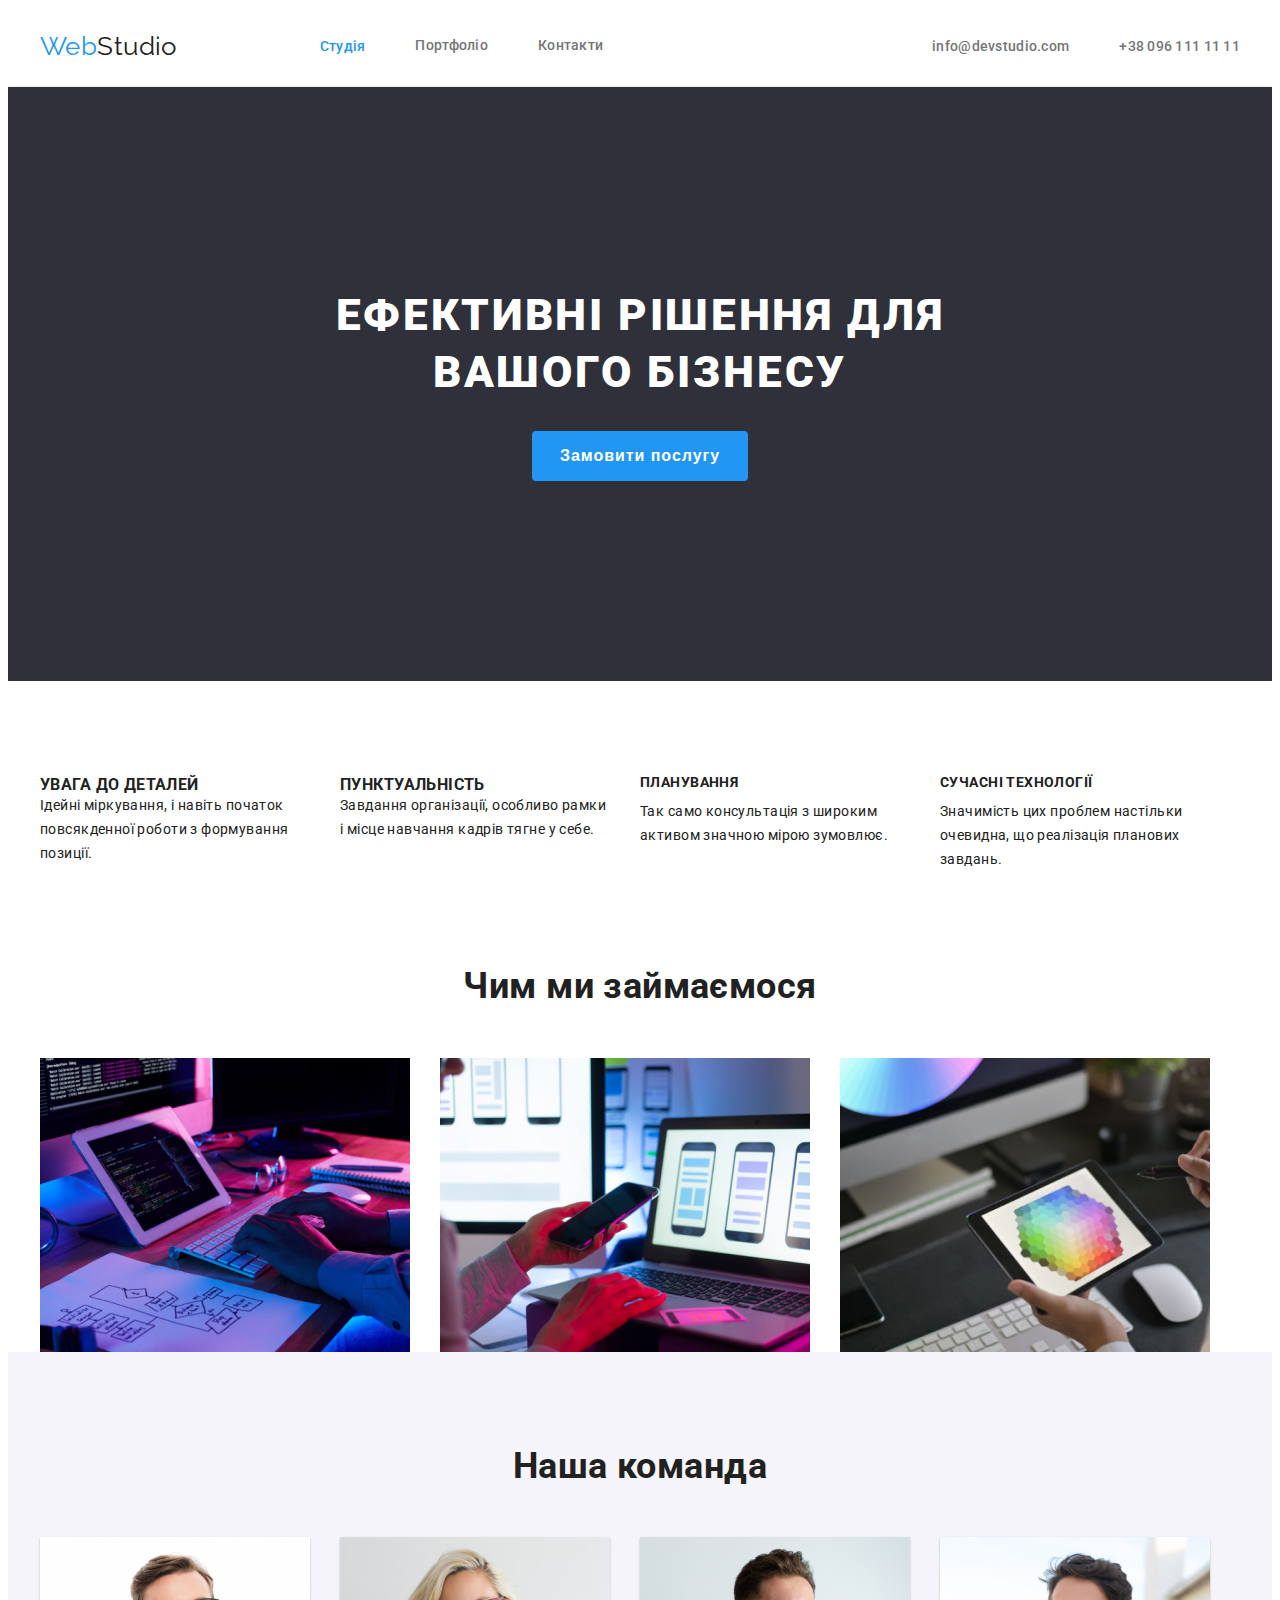
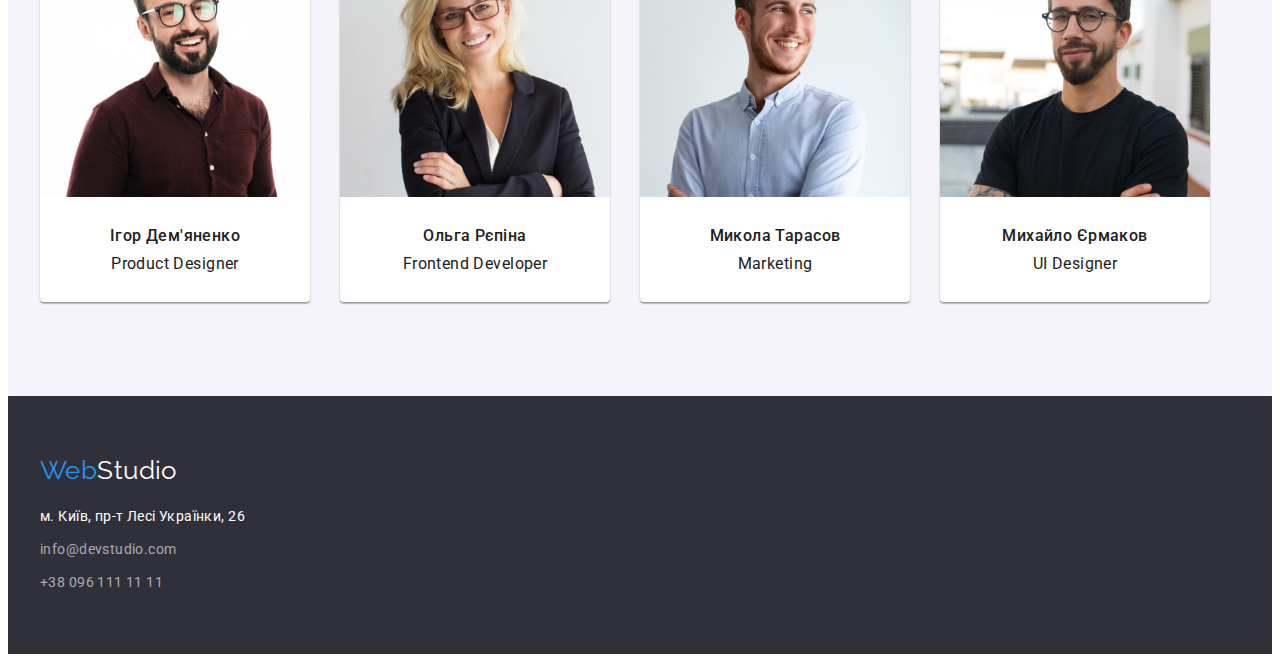
==== commit 669d4ba9: "flexbox" ====
--- a/index.html
+++ b/index.html
@@ -165,7 +165,7 @@
 
       <address class="footer-address">
         <ul class="list">
-          <li class="foter-item">
+          <li class="footer-item">
             <a
               href="https://goo.gl/maps/cBfPUUdTkWm3vrpWA"
               target="_blank"
@@ -175,8 +175,8 @@
             >
           </li>
 
-          <li class="foter-item"><a href="mailto:info@devstudio.com" class="contacts-link-footer">info@devstudio.com</a></li>
-          <li class="foter-item"><a href="tel:+380961111111" class="contacts-link-footer">+38 096 111 11 11</a></li>
+          <li class="footer-item"><a href="mailto:info@devstudio.com" class="contacts-link-footer">info@devstudio.com</a></li>
+          <li class="footer-item"><a href="tel:+380961111111" class="contacts-link-footer">+38 096 111 11 11</a></li>
         </ul>
       </address>
     </div> 
--- a/css/style.css
+++ b/css/style.css
@@ -37,7 +37,6 @@
 .header >.container{
   display: flex;
   align-items: center;
-  
 }
 .container {
   width: 1200px;
@@ -52,10 +51,6 @@
 .list{
    list-style-type: none;
    display: inline;
-}
-.visually-hidden{
-   position: fixed;
-   transform: scale(0);
 }
 body{
 font-family:"Roboto";
@@ -151,9 +146,20 @@
    font-weight: 900;
    line-height:1.8;
    letter-spacing: 0.06em;
-   color:var(--primary-backgroungd-color);
+   color:#FFFFFF;
    background-color:var(--accent-color);
     }
+.button:hover,
+.button-hero:focus,
+.button-hero:active { 
+  text-align: center; 
+  font-weight: 500; 
+font-size: 16px;
+ line-height: 1.62; 
+letter-spacing: 0.03em; 
+color: var(--active-btn-color); 
+background-color: var(--active-btn-background-color);
+}
     /*--------------advantages----------------*/
  .advantages-title{
 margin-bottom: 10px;
@@ -235,7 +241,7 @@
    text-decoration: none;
    line-height:1.7;
    color: var(--primary-backgroungd-color);
-   padding-bottom: 9px;
+  
    }
    .footer{
       background-color:var(--background-color);
@@ -244,13 +250,11 @@
    .footer-address{
     margin-top: 20px;
    }
-   .foter-item:not(:nth-last-child){
-     margin-bottom: 9px;
-   }
-   .button-hero{
-    background-color:var(--accent-color);
-    color:var(--primary-backgroungd-color);
-   }
+   .footer-item:not(:last-child) { 
+    margin-bottom: 9px;
+  }
+   
+   
    /*------------------portfolio---------------*/
    /*button*/
   .list-btn{
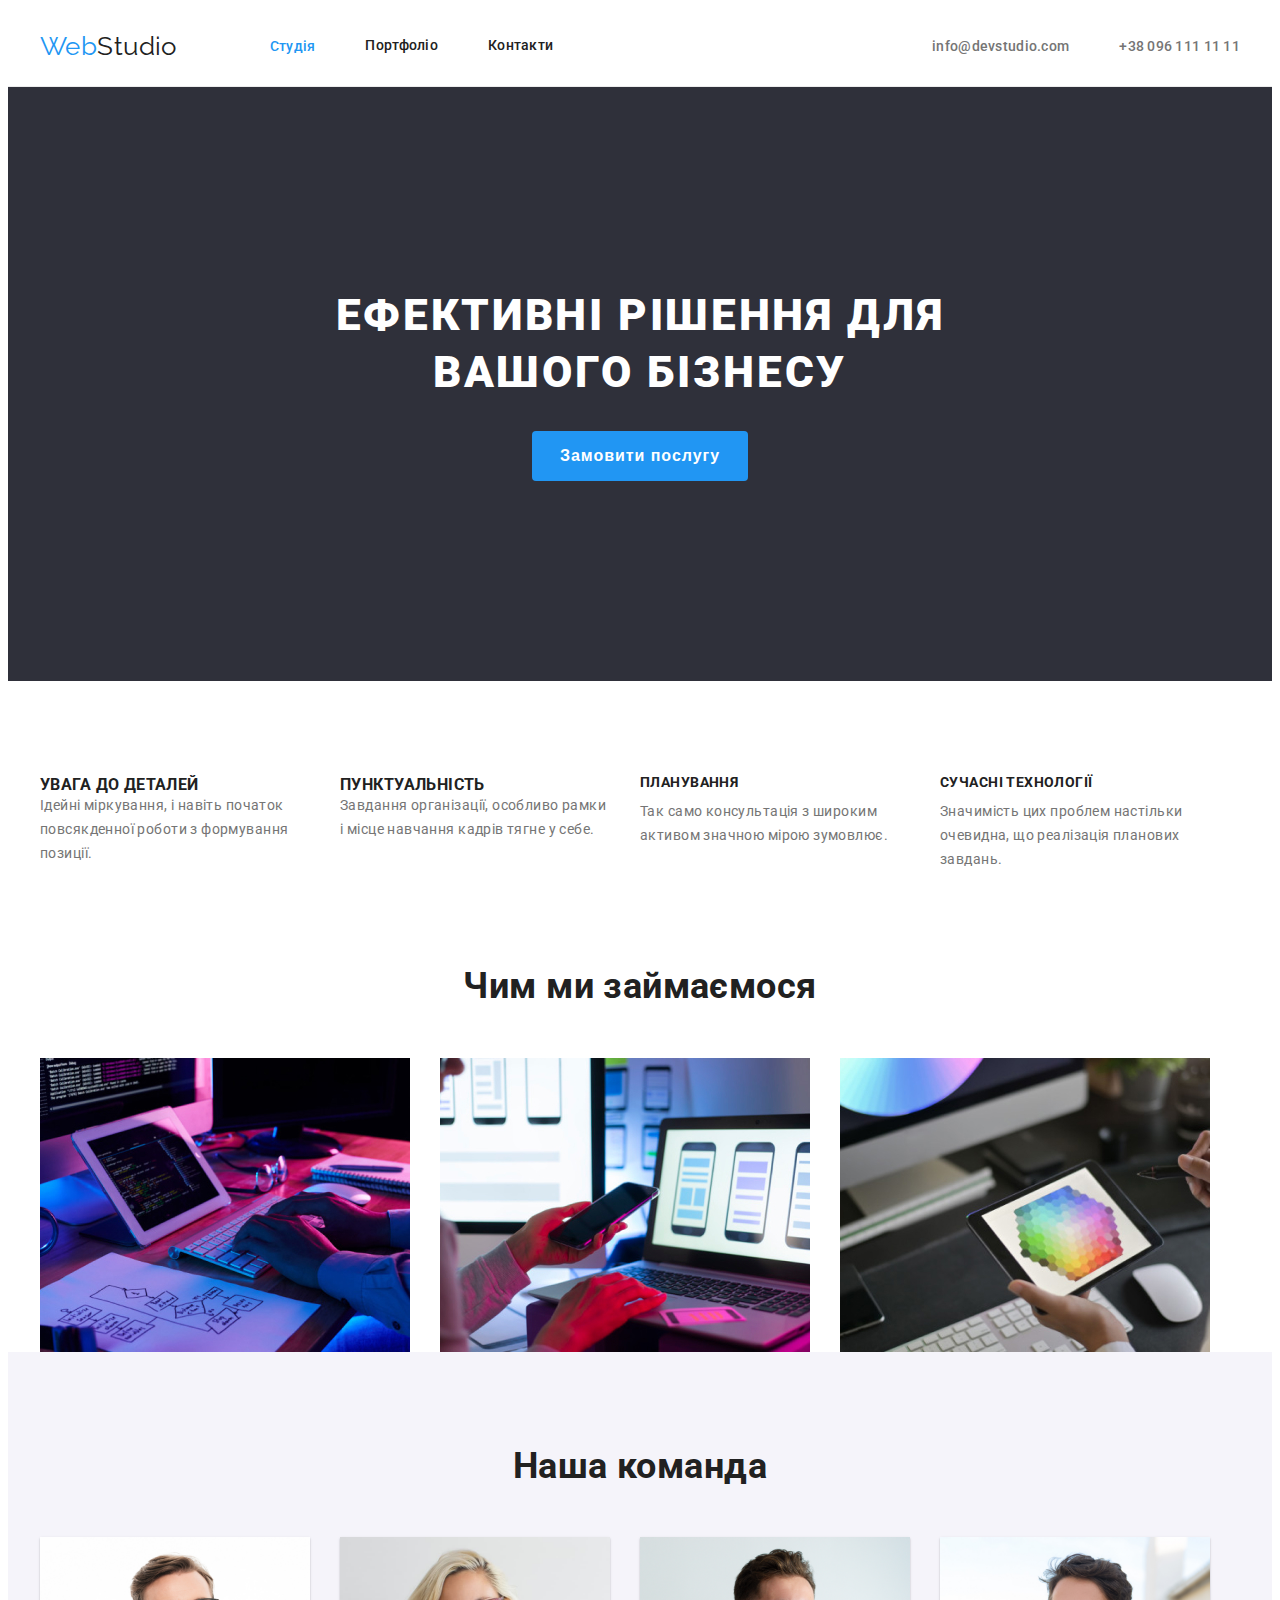
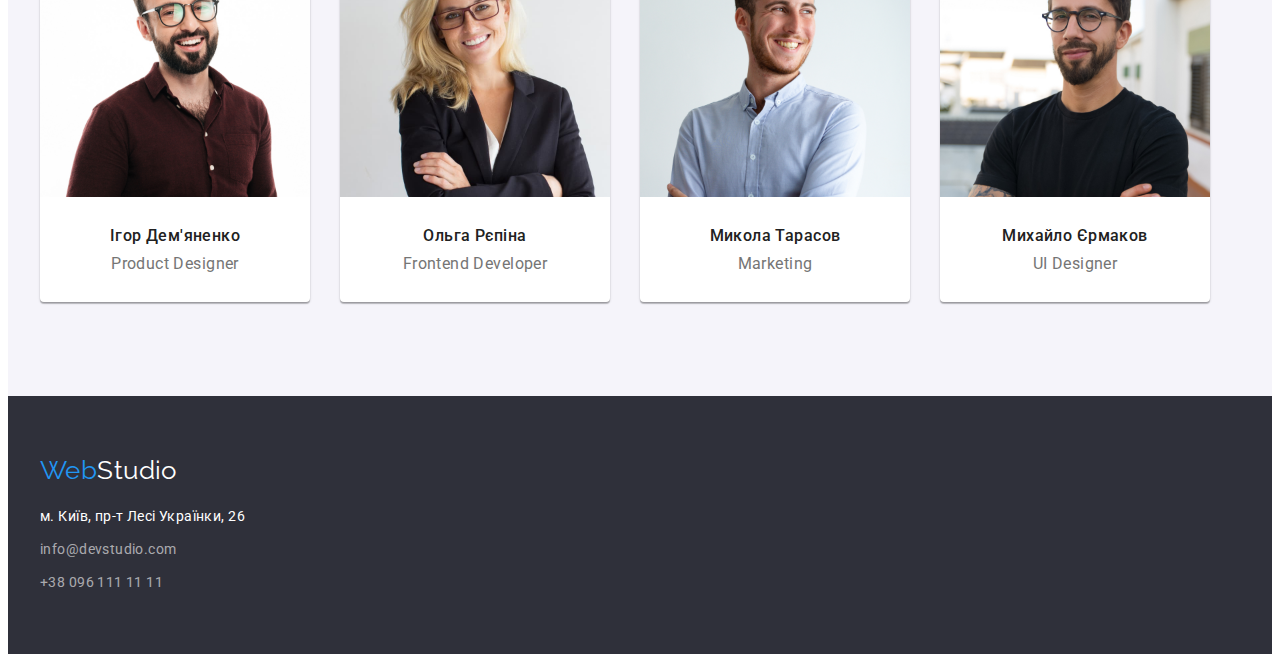
==== commit b1a2dd50: "flexbox" ====
--- a/index.html
+++ b/index.html
@@ -55,20 +55,20 @@
               формування позиції.
             </p>
           </li>
-          <li>
+          <li class="advantages-item">
             <h3 class="-advantages-title">ПУНКТУАЛЬНІСТЬ</h3>
             <p class="advantages-description">
               Завдання організації, особливо рамки і місце навчання кадрів тягне
               у себе.
             </p>
           </li>
-          <li>
+          <li class="advantages-item">
             <h3 class="advantages-title">ПЛАНУВАННЯ</h3>
             <p class="advantages-description">
               Так само консультація з широким активом значною мірою зумовлює.
             </p>
           </li>
-          <li>
+          <li class="advantages-item">
             <h3 class="advantages-title">СУЧАСНІ ТЕХНОЛОГІЇ</h3>
             <p class="advantages-description">
               Значимість цих проблем настільки очевидна, що реалізація планових
--- a/css/style.css
+++ b/css/style.css
@@ -83,29 +83,26 @@
    font-family: 'Raleway';
    font-size: 26px;
    line-height: 1.1;
-   color:var(--accent-color);
    text-decoration:none;
    color: var(--accent-color);
 }
 .nav-navigation-header{
   display: flex;
   align-items: center;
-  gap: 50px;
 }
 .container-contacts{
- 
   margin-left: auto;
-
 }
 .nav-link,.contacts-link{
-
   text-decoration: none;
    font-weight: 500;
    line-height: 1.1;
    letter-spacing: 0.02em;
      color:var(--title-text-color);
-  color:var(--primary-text-color);
-}
+ }
+  .contacts-link{
+  color: var(--primary-text-color);}
+
 .accent-header{
    color: var(--title-text-color);}
 .nav-link:hover{
@@ -161,6 +158,9 @@
 background-color: var(--active-btn-background-color);
 }
     /*--------------advantages----------------*/
+    .advantages-item{
+      width: 270px;
+    }
  .advantages-title{
 margin-bottom: 10px;
 font-size: 14px;
@@ -173,8 +173,8 @@
  }
  .advantages-description{
 line-height: 1.7;
-color:var(--parimary-text-color);
-max-width: 270px;
+color:var(--primary-text-color)
+
  }
  .section-title{
 font-size: 36px;
@@ -201,12 +201,13 @@
 line-height: 1.1;
 text-align: center;
 margin-bottom: 10px;
+color:var(--title-text-color);
  }
  .description-work{
 font-size: 16px;
 line-height: 1.1;
 text-align: center;
-color:var(--parimary-text-color);
+color:var(--primary-text-color);
  }
  .taem-item{ 
   padding-bottom: 30px;
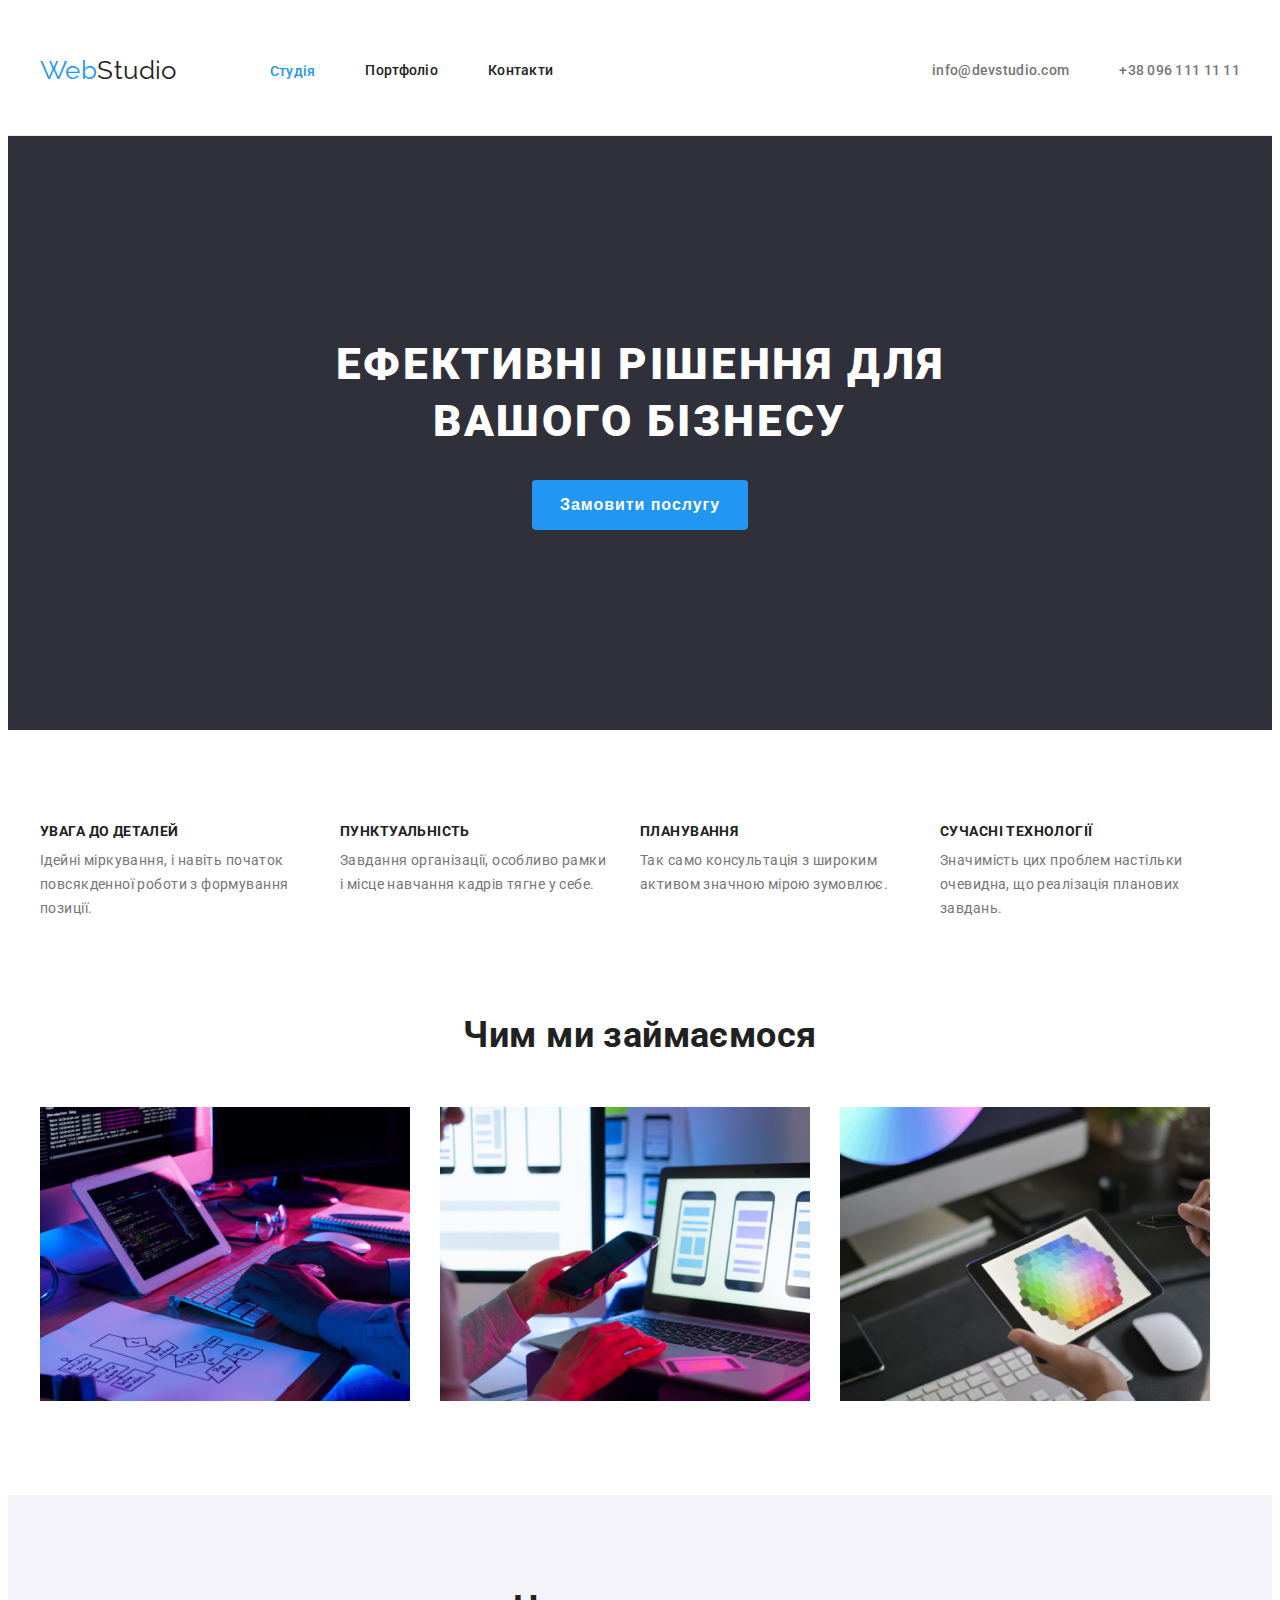
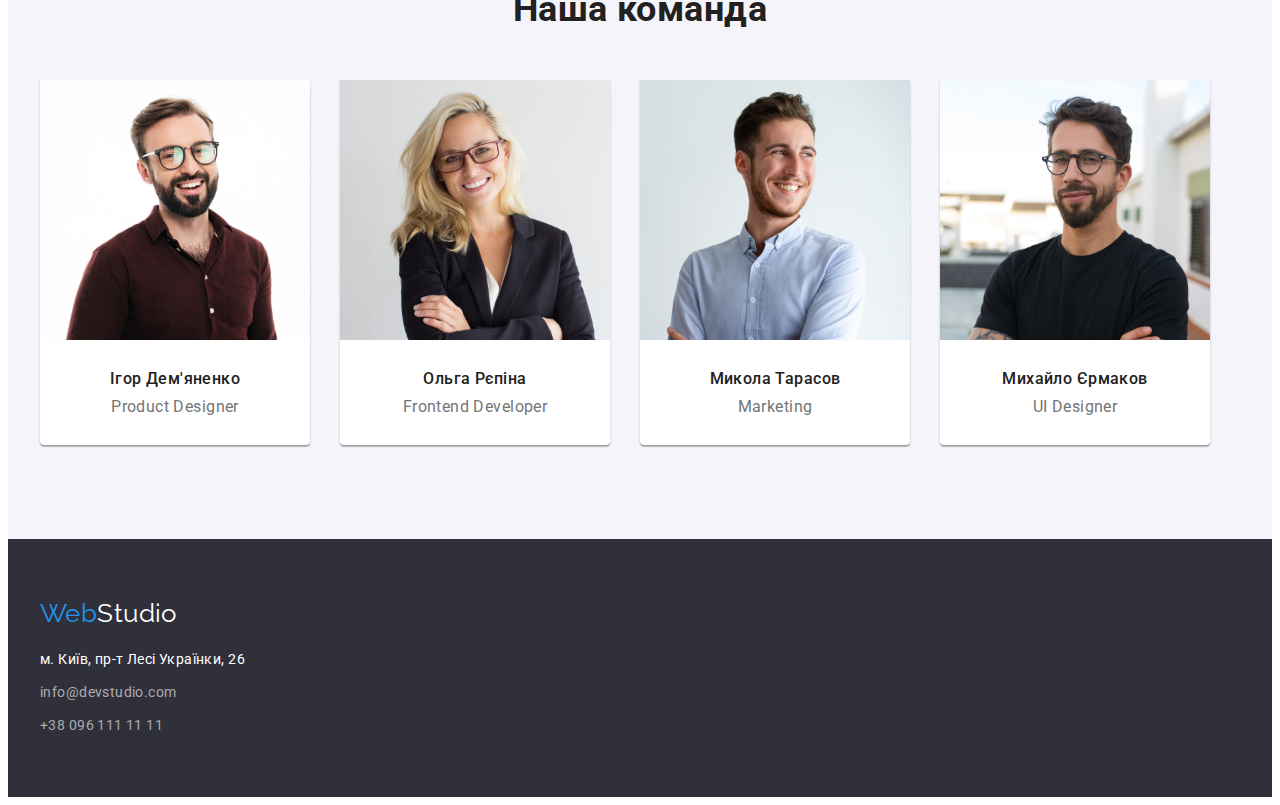
==== commit b2a689c6: "flexbox" ====
--- a/index.html
+++ b/index.html
@@ -49,14 +49,14 @@
         <h2 class="visually-hidden">особливості</h2>
         <ul class="advantages-list">
           <li class="advantages-item">
-            <h3 class="advatage-title">УВАГА ДО ДЕТАЛЕЙ</h3>
+            <h3 class="advantages-title">УВАГА ДО ДЕТАЛЕЙ</h3>
             <p class="advantages-description">
               Ідейні міркування, і навіть початок повсякденної роботи з
               формування позиції.
             </p>
           </li>
           <li class="advantages-item">
-            <h3 class="-advantages-title">ПУНКТУАЛЬНІСТЬ</h3>
+            <h3 class="advantages-title">ПУНКТУАЛЬНІСТЬ</h3>
             <p class="advantages-description">
               Завдання організації, особливо рамки і місце навчання кадрів тягне
               у себе.
@@ -80,7 +80,7 @@
        </section>
         <!----------------Pictures------------->
        
-        <sectionn class="pictures-section section">
+        <section class="pictures-section section">
             <div class=container>
           <h2 class="section-title">Чим ми займаємося</h2>
           <ul class="pictures-list">
@@ -107,7 +107,7 @@
             </li>
           </ul>
          </div> 
-       </section>
+        </section>
           <!--------------Team------------->
           
              <section class="team section">
@@ -155,7 +155,7 @@
               </li>
             </ul>
           </div>
-          </section>
+        </section>
      
     </main>
     <!-----------------footer----------------->
--- a/css/style.css
+++ b/css/style.css
@@ -79,7 +79,8 @@
 }
 .logo-link-header{
   margin-right: 93px;
-
+  padding-top: 24px;
+  padding-bottom: 25px;
    font-family: 'Raleway';
    font-size: 26px;
    line-height: 1.1;
